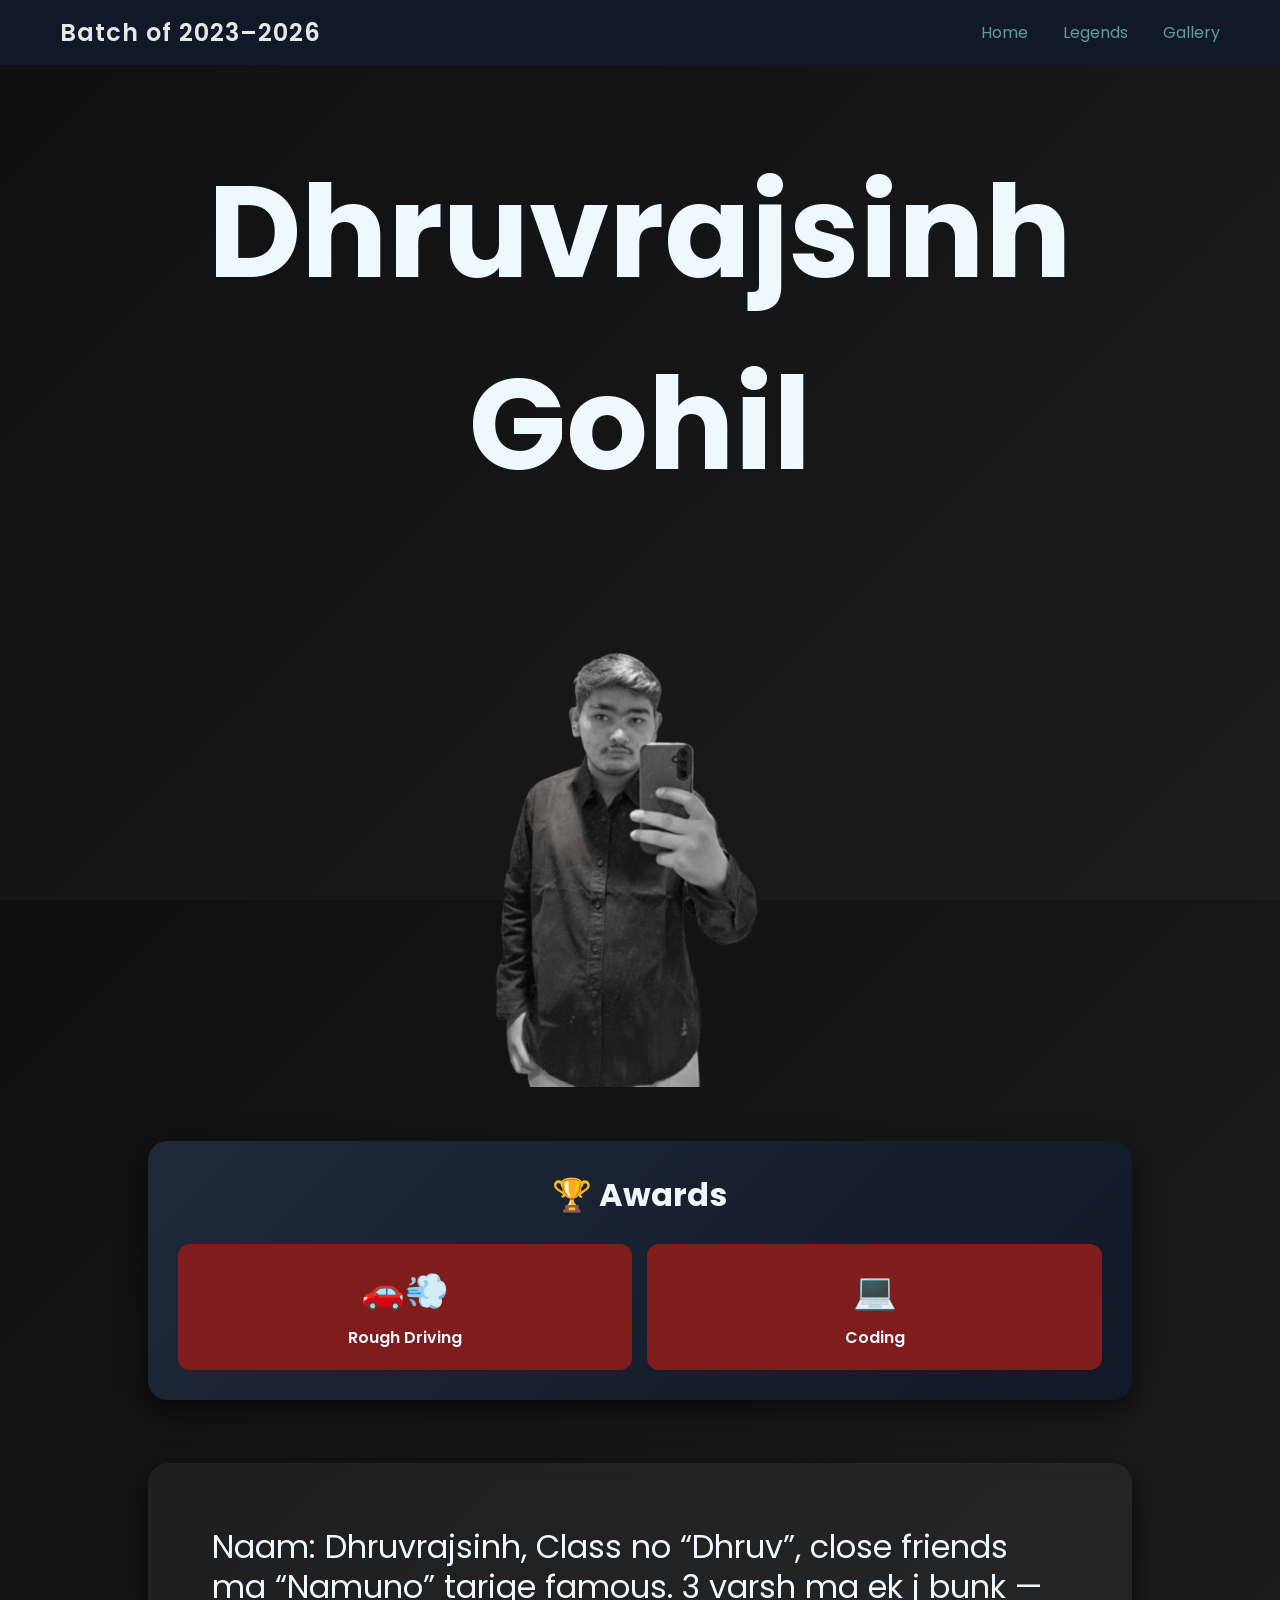
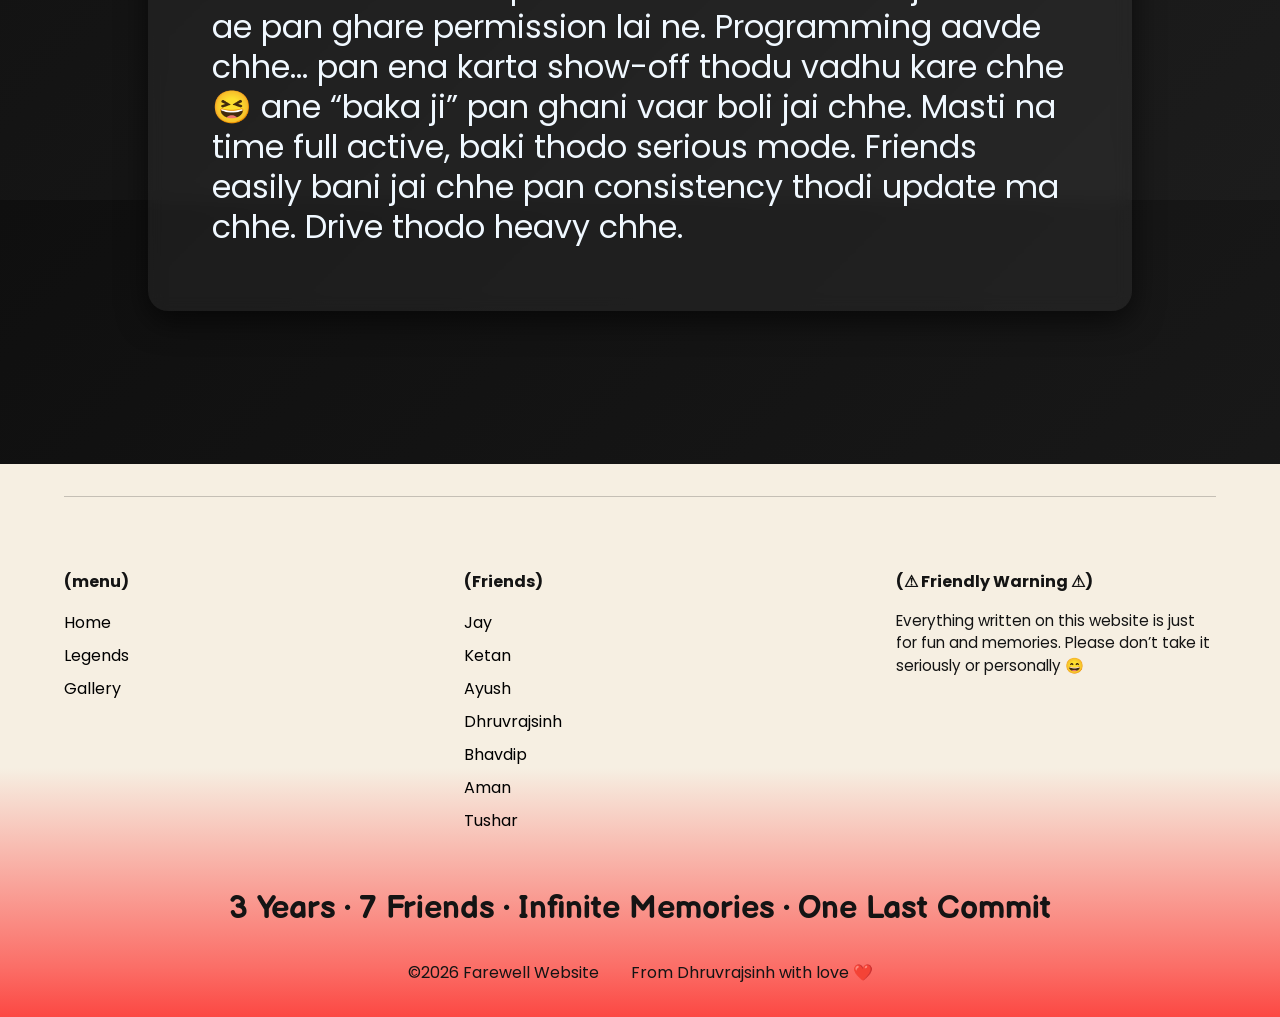
==== Dhruvrajsinh.html @ 39830b64 "Add files via upload" ====
<!doctype html>
<html lang="en">
  <head>
    <meta charset="UTF-8" />
    <meta name="viewport" content="width=device-width, initial-scale=1.0" />
    <title>Dhruvrajsinh</title>
    <style>
      @import url("https://fonts.googleapis.com/css2?family=Poppins:wght@300;400;500;600;700&display=swap");

      * {
        padding: 0;
        margin: 0;
        box-sizing: border-box;
      }

      html,
      body {
        height: 100%;
        width: 100%;
        background: linear-gradient(135deg, #0f0f0f, #1c1c1c);
        color: aliceblue;
        font-family: "Poppins", sans-serif;
      }

      main {
        width: 100%;
        padding: 2vh 2vw;
        display: flex;
        flex-direction: column;
        align-items: center;
        justify-content: center;
        gap: 2vh;
      }

      /* NAME */
      .name {
        font-size: 10vw;
        text-align: center;
        margin-top: 6vh;
      }

      /* IMAGE */
      .image {
        width: 100%;
        display: flex;
        align-items: center;
        justify-content: center;
      }

      .image img {
        max-width: 25em;
        width: 80%;
        transition: transform 0.3s ease;
      }

      .image img:hover {
        transform: scale(1.05);
      }

      /* AWARDS SECTION */

      .awards {
        width: 80%;
        margin-top: 4vh;
        padding: 30px;
        background: linear-gradient(135deg, #1f2937, #111827);
        border-radius: 20px;
        box-shadow: 0 10px 30px rgba(0,0,0,0.6);
      }

      .award-title {
        text-align: center;
        margin-bottom: 25px;
        font-size: 2rem;
      }

      .award-grid {
        display: grid;
        grid-template-columns: repeat(2,1fr);
        gap: 15px;
      }

      .award-card {
        background: #7f1d1d;
        border-radius: 12px;
        padding: 20px;
        text-align: center;
        transition: all 0.3s ease;
      }

      .award-card:hover {
        transform: translateY(-6px) scale(1.03);
        background: #b91c3c;
      }

      .emoji {
        font-size: 2.2rem;
        margin-bottom: 8px;
      }

      .text {
        font-weight: 600;
        font-size: 1rem;
      }

      /* DESCRIPTION */

      .discription {
        width: 80%;
        display: flex;
        align-items: center;
        justify-content: center;
        font-size: 2rem;
        line-height: 2.5rem;
        margin-top: 5vh;
        margin-bottom: 15vh;

        background: rgba(255, 255, 255, 0.05);
        backdrop-filter: blur(8px);
        -webkit-backdrop-filter: blur(8px);
        border-radius: 20px;
        padding: 2em;
        box-shadow: 0 10px 30px rgba(0, 0, 0, 0.6);
      }

      /* RESPONSIVE */

      @media screen and (max-width: 1024px) {

        .name {
          font-size: 12vw;
        }

        .image img {
          max-width: 20em;
          width: 70%;
        }

        .discription {
          font-size: 1.6rem;
          line-height: 2rem;
          padding: 1.8em;
        }

      }

      @media screen and (max-width: 768px) {

        .name {
          font-size: 15vw;
        }

        .image img {
          max-width: 18em;
          width: 80%;
        }

        .discription {
          font-size: 1.3rem;
          line-height: 1.8rem;
          width: 90%;
          padding: 1.5em;
        }

        .award-grid {
          grid-template-columns: 1fr;
        }

      }

      @media screen and (max-width: 480px) {

        .name {
          font-size: 18vw;
        }

        .image img {
          max-width: 15em;
          width: 90%;
        }

        .discription {
          font-size: 1.1rem;
          line-height: 1.6rem;
          width: 95%;
          padding: 1em;
        }

        .awards {
          width: 95%;
        }

      }

    </style>
  </head>

  <body>

    <script src="header.js"></script>

    <main>

      <div>
        <h1 class="name">Dhruvrajsinh Gohil</h1>
      </div>

      <div class="image">
        <img src="ProfilePic/Dhruvrajsinh.png" alt="Dhruvrajsinh" />
      </div>

      <!-- Awards -->

      <div class="awards">

        <h2 class="award-title">🏆 Awards</h2>

        <div class="award-grid">

          <div class="award-card">
            <div class="emoji">🚗💨</div>
            <div class="text">Rough Driving</div>
          </div>

          <div class="award-card">
            <div class="emoji">💻</div>
            <div class="text">Coding</div>
          </div>

        </div>

      </div>

      <div class="discription">
        <p>
          Naam: Dhruvrajsinh, Class no “Dhruv”, close friends ma “Namuno” tariqe famous. 3 varsh ma ek j bunk — ae pan ghare permission lai ne. Programming aavde chhe… pan ena karta show-off thodu vadhu kare chhe 😆 ane “baka ji” pan ghani vaar boli jai chhe. Masti na time full active, baki thodo serious mode. Friends easily bani jai chhe pan consistency thodi update ma chhe. Drive thodo heavy chhe.
        </p>
      </div>

    </main>

    <script src="footer.js"></script>

  </body>
</html>
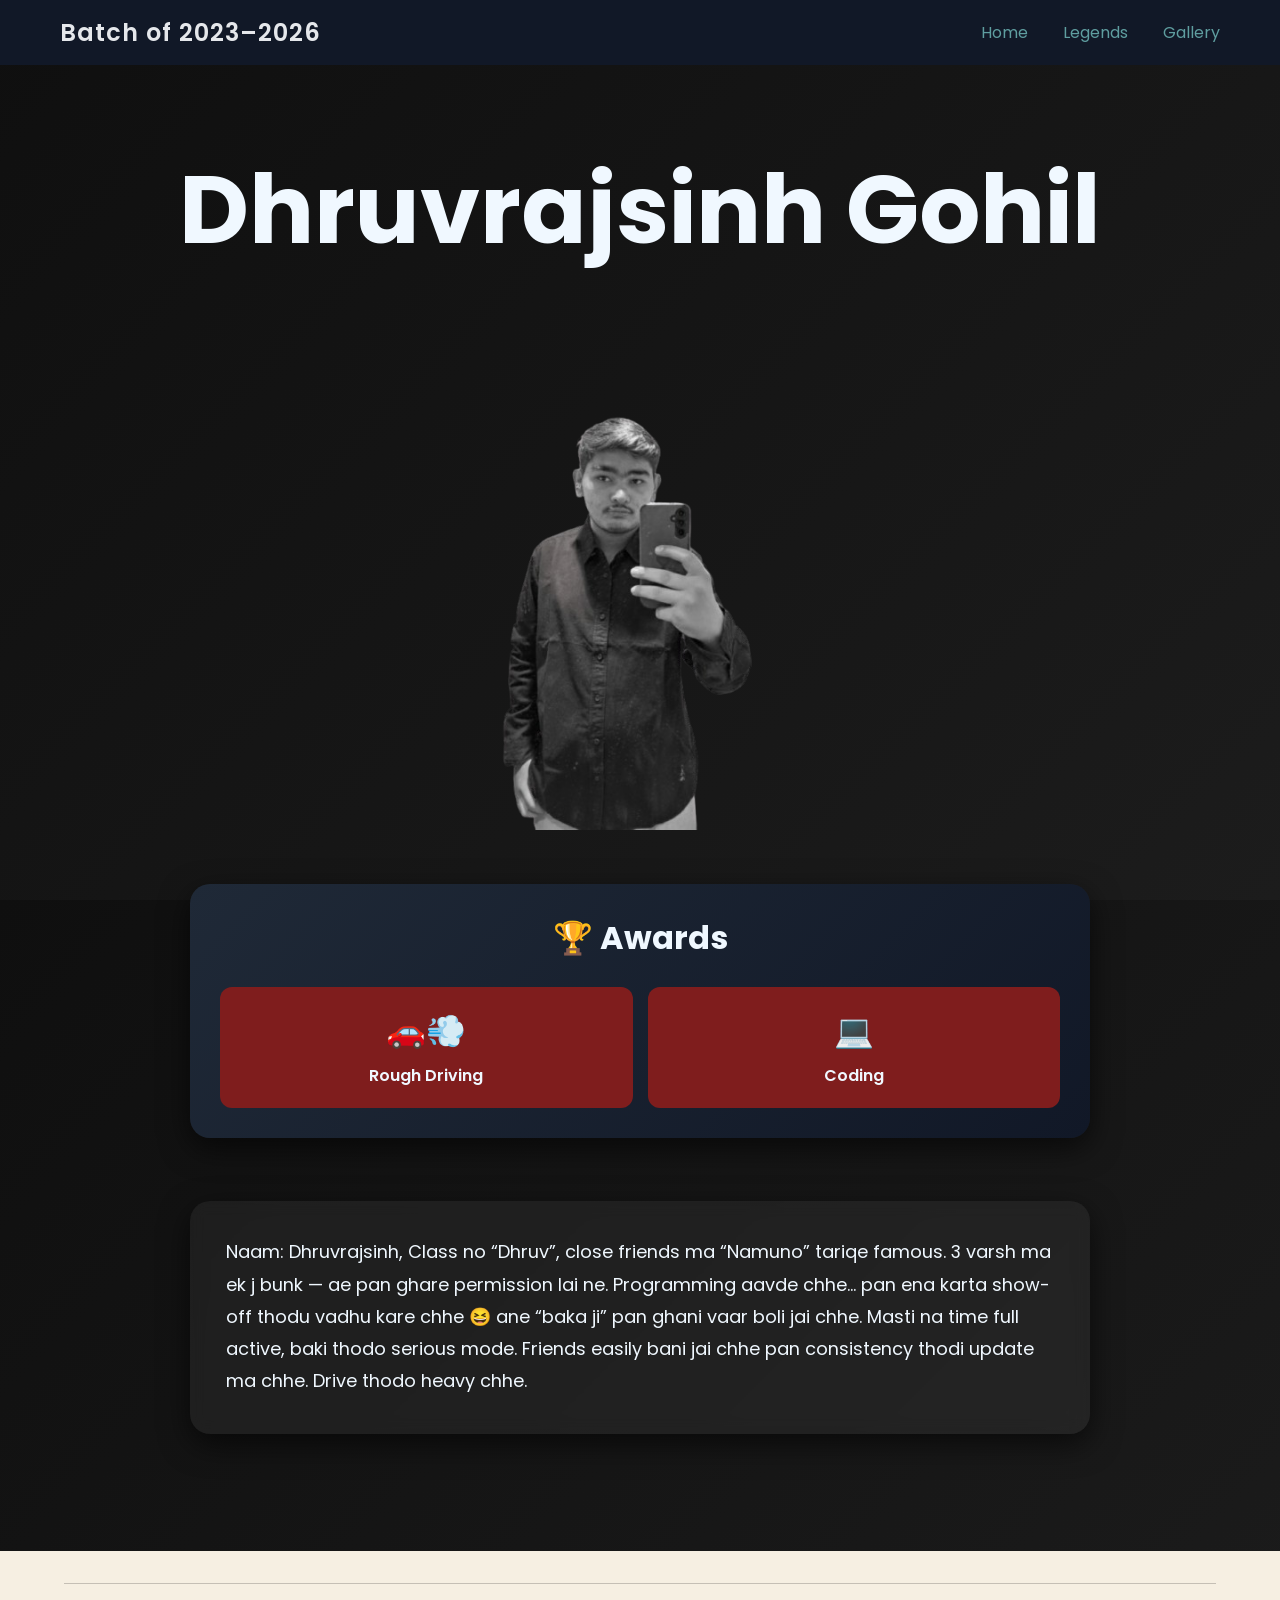
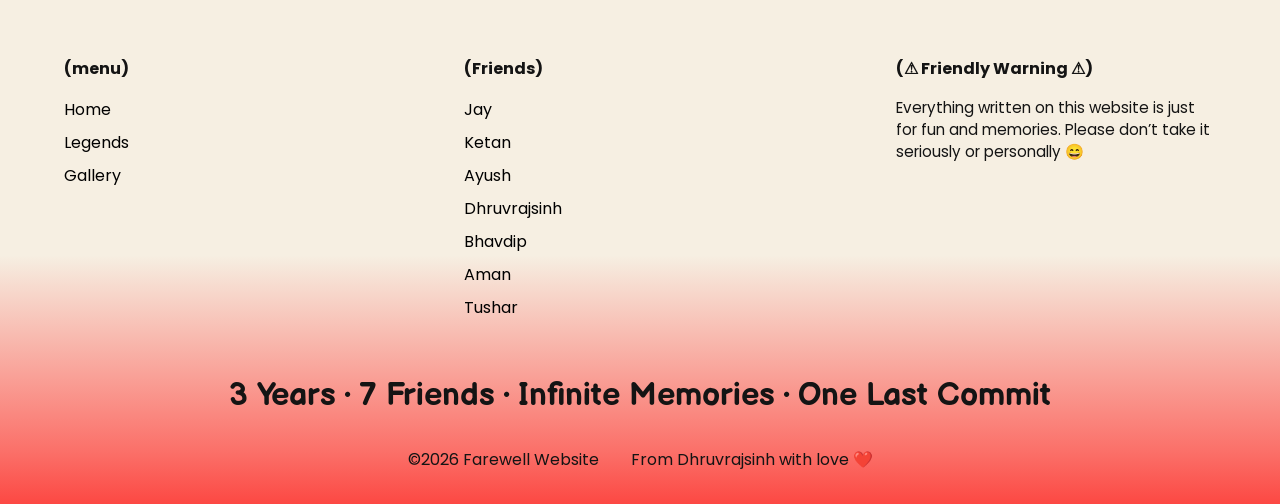
==== commit 797933af: "Update Dhruvrajsinh.html" ====
--- a/Dhruvrajsinh.html
+++ b/Dhruvrajsinh.html
@@ -1,245 +1,220 @@
 <!doctype html>
 <html lang="en">
-  <head>
-    <meta charset="UTF-8" />
-    <meta name="viewport" content="width=device-width, initial-scale=1.0" />
-    <title>Dhruvrajsinh</title>
-    <style>
-      @import url("https://fonts.googleapis.com/css2?family=Poppins:wght@300;400;500;600;700&display=swap");
-
-      * {
-        padding: 0;
-        margin: 0;
-        box-sizing: border-box;
-      }
-
-      html,
-      body {
-        height: 100%;
-        width: 100%;
-        background: linear-gradient(135deg, #0f0f0f, #1c1c1c);
-        color: aliceblue;
-        font-family: "Poppins", sans-serif;
-      }
-
-      main {
-        width: 100%;
-        padding: 2vh 2vw;
-        display: flex;
-        flex-direction: column;
-        align-items: center;
-        justify-content: center;
-        gap: 2vh;
-      }
-
-      /* NAME */
-      .name {
-        font-size: 10vw;
-        text-align: center;
-        margin-top: 6vh;
-      }
-
-      /* IMAGE */
-      .image {
-        width: 100%;
-        display: flex;
-        align-items: center;
-        justify-content: center;
-      }
-
-      .image img {
-        max-width: 25em;
-        width: 80%;
-        transition: transform 0.3s ease;
-      }
-
-      .image img:hover {
-        transform: scale(1.05);
-      }
-
-      /* AWARDS SECTION */
-
-      .awards {
-        width: 80%;
-        margin-top: 4vh;
-        padding: 30px;
-        background: linear-gradient(135deg, #1f2937, #111827);
-        border-radius: 20px;
-        box-shadow: 0 10px 30px rgba(0,0,0,0.6);
-      }
-
-      .award-title {
-        text-align: center;
-        margin-bottom: 25px;
-        font-size: 2rem;
-      }
-
-      .award-grid {
-        display: grid;
-        grid-template-columns: repeat(2,1fr);
-        gap: 15px;
-      }
-
-      .award-card {
-        background: #7f1d1d;
-        border-radius: 12px;
-        padding: 20px;
-        text-align: center;
-        transition: all 0.3s ease;
-      }
-
-      .award-card:hover {
-        transform: translateY(-6px) scale(1.03);
-        background: #b91c3c;
-      }
-
-      .emoji {
-        font-size: 2.2rem;
-        margin-bottom: 8px;
-      }
-
-      .text {
-        font-weight: 600;
-        font-size: 1rem;
-      }
-
-      /* DESCRIPTION */
-
-      .discription {
-        width: 80%;
-        display: flex;
-        align-items: center;
-        justify-content: center;
-        font-size: 2rem;
-        line-height: 2.5rem;
-        margin-top: 5vh;
-        margin-bottom: 15vh;
-
-        background: rgba(255, 255, 255, 0.05);
-        backdrop-filter: blur(8px);
-        -webkit-backdrop-filter: blur(8px);
-        border-radius: 20px;
-        padding: 2em;
-        box-shadow: 0 10px 30px rgba(0, 0, 0, 0.6);
-      }
-
-      /* RESPONSIVE */
-
-      @media screen and (max-width: 1024px) {
-
-        .name {
-          font-size: 12vw;
-        }
-
-        .image img {
-          max-width: 20em;
-          width: 70%;
-        }
-
-        .discription {
-          font-size: 1.6rem;
-          line-height: 2rem;
-          padding: 1.8em;
-        }
-
-      }
-
-      @media screen and (max-width: 768px) {
-
-        .name {
-          font-size: 15vw;
-        }
-
-        .image img {
-          max-width: 18em;
-          width: 80%;
-        }
-
-        .discription {
-          font-size: 1.3rem;
-          line-height: 1.8rem;
-          width: 90%;
-          padding: 1.5em;
-        }
-
-        .award-grid {
-          grid-template-columns: 1fr;
-        }
-
-      }
-
-      @media screen and (max-width: 480px) {
-
-        .name {
-          font-size: 18vw;
-        }
-
-        .image img {
-          max-width: 15em;
-          width: 90%;
-        }
-
-        .discription {
-          font-size: 1.1rem;
-          line-height: 1.6rem;
-          width: 95%;
-          padding: 1em;
-        }
-
-        .awards {
-          width: 95%;
-        }
-
-      }
-
-    </style>
-  </head>
-
-  <body>
-
-    <script src="header.js"></script>
-
-    <main>
-
-      <div>
-        <h1 class="name">Dhruvrajsinh Gohil</h1>
-      </div>
-
-      <div class="image">
-        <img src="ProfilePic/Dhruvrajsinh.png" alt="Dhruvrajsinh" />
-      </div>
-
-      <!-- Awards -->
-
-      <div class="awards">
-
-        <h2 class="award-title">🏆 Awards</h2>
-
-        <div class="award-grid">
-
-          <div class="award-card">
-            <div class="emoji">🚗💨</div>
-            <div class="text">Rough Driving</div>
-          </div>
-
-          <div class="award-card">
-            <div class="emoji">💻</div>
-            <div class="text">Coding</div>
-          </div>
-
-        </div>
-
-      </div>
-
-      <div class="discription">
-        <p>
-          Naam: Dhruvrajsinh, Class no “Dhruv”, close friends ma “Namuno” tariqe famous. 3 varsh ma ek j bunk — ae pan ghare permission lai ne. Programming aavde chhe… pan ena karta show-off thodu vadhu kare chhe 😆 ane “baka ji” pan ghani vaar boli jai chhe. Masti na time full active, baki thodo serious mode. Friends easily bani jai chhe pan consistency thodi update ma chhe. Drive thodo heavy chhe.
-        </p>
-      </div>
-
-    </main>
-
-    <script src="footer.js"></script>
-
-  </body>
-</html>+<head>
+<meta charset="UTF-8">
+<meta name="viewport" content="width=device-width, initial-scale=1.0">
+<title>Dhruvrajsinh</title>
+
+<style>
+
+@import url("https://fonts.googleapis.com/css2?family=Poppins:wght@300;400;500;600;700&display=swap");
+
+*{
+padding:0;
+margin:0;
+box-sizing:border-box;
+}
+
+html,body{
+height:100%;
+width:100%;
+background:linear-gradient(135deg,#0f0f0f,#1c1c1c);
+color:aliceblue;
+font-family:"Poppins",sans-serif;
+}
+
+/* MAIN CONTAINER */
+
+main{
+width:100%;
+max-width:1200px;
+margin:auto;
+padding:3vh 3vw;
+display:flex;
+flex-direction:column;
+align-items:center;
+gap:3vh;
+}
+
+/* NAME */
+
+.name{
+font-size:clamp(2.5rem,8vw,6rem);
+text-align:center;
+margin-top:5vh;
+}
+
+/* IMAGE */
+
+.image{
+width:100%;
+display:flex;
+justify-content:center;
+}
+
+.image img{
+max-width:380px;
+width:90%;
+border-radius:12px;
+transition:transform .3s ease;
+}
+
+.image img:hover{
+transform:scale(1.05);
+}
+
+/* AWARDS */
+
+.awards{
+width:100%;
+max-width:900px;
+margin-top:3vh;
+padding:30px;
+background:linear-gradient(135deg,#1f2937,#111827);
+border-radius:20px;
+box-shadow:0 10px 30px rgba(0,0,0,.6);
+}
+
+.award-title{
+text-align:center;
+margin-bottom:25px;
+font-size:clamp(1.5rem,3vw,2rem);
+}
+
+.award-grid{
+display:grid;
+grid-template-columns:repeat(auto-fit,minmax(200px,1fr));
+gap:15px;
+}
+
+.award-card{
+background:#7f1d1d;
+border-radius:12px;
+padding:20px;
+text-align:center;
+transition:all .3s ease;
+}
+
+.award-card:hover{
+transform:translateY(-6px) scale(1.03);
+background:#b91c3c;
+}
+
+.emoji{
+font-size:2rem;
+margin-bottom:8px;
+}
+
+.text{
+font-weight:600;
+font-size:1rem;
+}
+
+/* DESCRIPTION */
+
+.discription{
+width:100%;
+max-width:900px;
+font-size:clamp(1rem,1.4vw,1.5rem);
+line-height:1.8;
+margin-top:4vh;
+margin-bottom:10vh;
+
+background:rgba(255,255,255,0.05);
+backdrop-filter:blur(8px);
+-webkit-backdrop-filter:blur(8px);
+border-radius:20px;
+padding:2em;
+box-shadow:0 10px 30px rgba(0,0,0,.6);
+}
+
+/* TABLET */
+
+@media (max-width:768px){
+
+.image img{
+max-width:300px;
+}
+
+.discription{
+padding:1.6em;
+}
+
+}
+
+/* MOBILE */
+
+@media (max-width:480px){
+
+.name{
+font-size:clamp(2rem,10vw,3rem);
+}
+
+.image img{
+max-width:240px;
+}
+
+.discription{
+font-size:1rem;
+padding:1.3em;
+}
+
+}
+
+</style>
+</head>
+
+<body>
+
+<script src="header.js"></script>
+
+<main>
+
+<h1 class="name">Dhruvrajsinh Gohil</h1>
+
+<div class="image">
+<img src="ProfilePic/Dhruvrajsinh.png" alt="Dhruvrajsinh">
+</div>
+
+<!-- AWARDS -->
+
+<div class="awards">
+
+<h2 class="award-title">🏆 Awards</h2>
+
+<div class="award-grid">
+
+<div class="award-card">
+<div class="emoji">🚗💨</div>
+<div class="text">Rough Driving</div>
+</div>
+
+<div class="award-card">
+<div class="emoji">💻</div>
+<div class="text">Coding</div>
+</div>
+
+</div>
+
+</div>
+
+<!-- DESCRIPTION -->
+
+<div class="discription">
+<p>
+Naam: Dhruvrajsinh, Class no “Dhruv”, close friends ma “Namuno” tariqe famous.
+3 varsh ma ek j bunk — ae pan ghare permission lai ne.
+Programming aavde chhe… pan ena karta show-off thodu vadhu kare chhe 😆
+ane “baka ji” pan ghani vaar boli jai chhe.
+Masti na time full active, baki thodo serious mode.
+Friends easily bani jai chhe pan consistency thodi update ma chhe.
+Drive thodo heavy chhe.
+</p>
+</div>
+
+</main>
+
+<script src="footer.js"></script>
+
+</body>
+</html>
